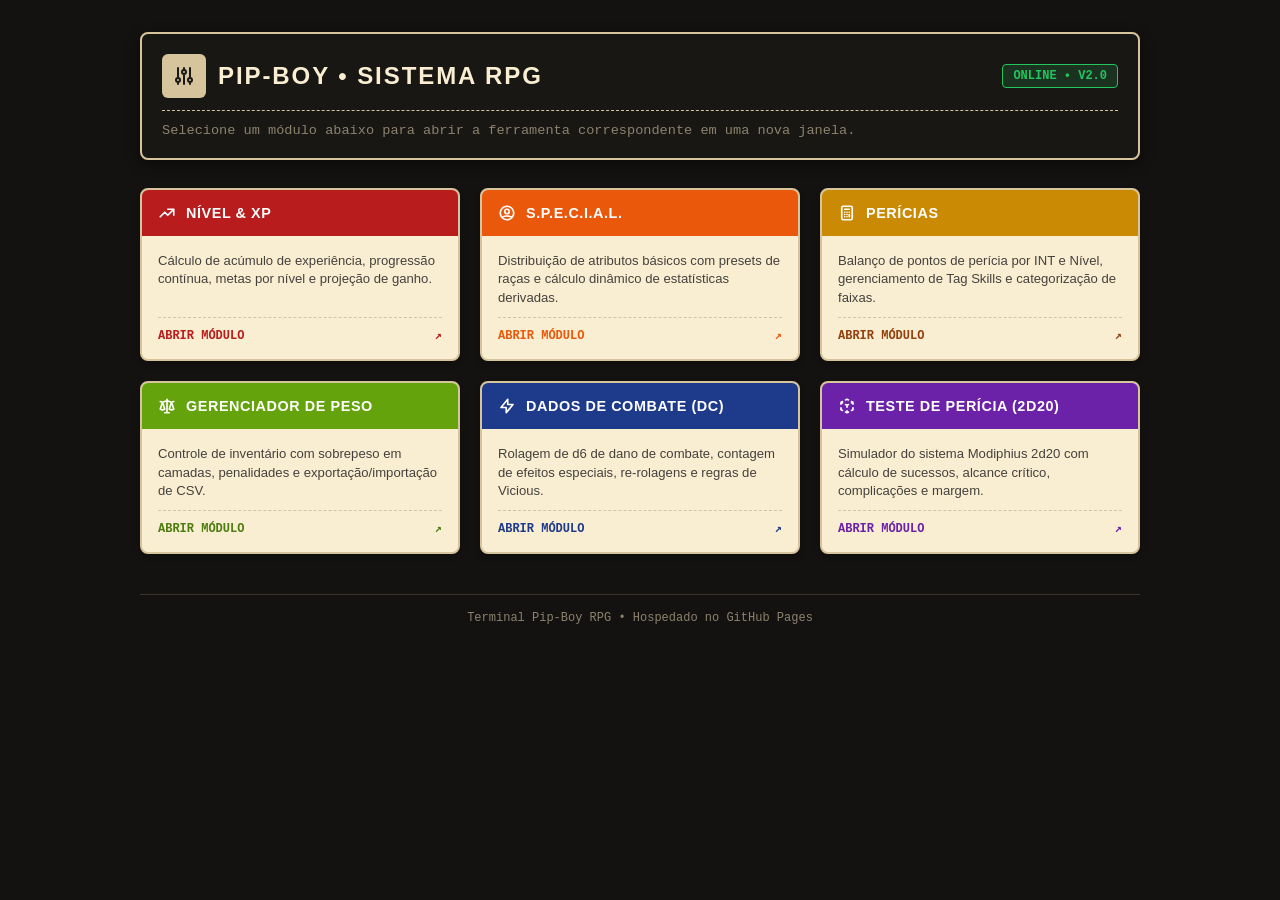
==== index.html @ 69d56af9 "Add files via upload" ====
<!DOCTYPE html>
<html lang="pt-BR">
<head>
  <meta charset="UTF-8">
  <meta name="viewport" content="width=device-width, initial-scale=1.0">
  <title>Terminal Pip-Boy - Central de Utilitários</title>

  <style>
    /* =======================================================
       1. VARIÁVEIS & RESET CSS
       ======================================================= */
    :root {
      --vault-bg: #141210;
      --vault-paper: #faeed2;
      --vault-header: #1a1815;
      --vault-border: #d6c49c;
      --vault-text: #221f19;
      --vault-dim: #8c826e;
      --vault-amber: #f59e0b;
      --vault-green: #22c55e;

      --font-display: 'Segoe UI', -apple-system, BlinkMacSystemFont, 'Arial', sans-serif;
      --font-sans: -apple-system, BlinkMacSystemFont, 'Segoe UI', Roboto, Helvetica, Arial, sans-serif;
      --font-mono: 'Consolas', 'Courier New', 'Lucida Console', monospace;
    }

    * {
      box-sizing: border-box;
      margin: 0;
      padding: 0;
    }

    body {
      background-color: var(--vault-bg);
      color: var(--vault-paper);
      font-family: var(--font-sans);
      min-height: 100vh;
      padding: 20px;
      display: flex;
      flex-direction: column;
      justify-content: space-between;
    }

    @media (min-width: 640px) {
      body { padding: 32px; }
    }

    .app-container {
      max-width: 1000px;
      width: 100%;
      margin: 0 auto;
    }

    /* =======================================================
       2. CABEÇALHO DO TERMINAL
       ======================================================= */
    header {
      border: 2px solid var(--vault-border);
      background-color: rgba(26, 24, 21, 0.9);
      border-radius: 8px;
      padding: 20px;
      margin-bottom: 28px;
      box-shadow: 0 4px 12px rgba(0, 0, 0, 0.5);
    }

    .header-top {
      display: flex;
      align-items: center;
      justify-content: space-between;
      border-bottom: 1px dashed var(--vault-border);
      padding-bottom: 12px;
      margin-bottom: 12px;
    }

    .header-brand {
      display: flex;
      align-items: center;
      gap: 12px;
    }

    .header-icon {
      display: inline-flex;
      align-items: center;
      justify-content: center;
      width: 44px;
      height: 44px;
      background-color: var(--vault-border);
      color: var(--vault-header);
      border-radius: 6px;
      font-weight: 900;
    }

    .header-title {
      font-family: var(--font-display);
      font-size: 1.5rem;
      letter-spacing: 0.08em;
      text-transform: uppercase;
      color: var(--vault-paper);
    }

    .status-badge {
      font-family: var(--font-mono);
      font-size: 0.75rem;
      font-weight: 700;
      padding: 4px 10px;
      border-radius: 4px;
      background: rgba(34, 197, 94, 0.15);
      border: 1px solid var(--vault-green);
      color: var(--vault-green);
      text-transform: uppercase;
    }

    .header-subtext {
      font-size: 0.85rem;
      color: var(--vault-dim);
      font-family: var(--font-mono);
    }

    /* =======================================================
       3. GRID DE FERRAMENTAS (CARDS)
       ======================================================= */
    .menu-grid {
      display: grid;
      grid-template-columns: 1fr;
      gap: 20px;
    }

    @media (min-width: 640px) {
      .menu-grid {
        grid-template-columns: repeat(2, 1fr);
      }
    }

    @media (min-width: 900px) {
      .menu-grid {
        grid-template-columns: repeat(3, 1fr);
      }
    }

    .tool-card {
      background-color: var(--vault-paper);
      color: var(--vault-text);
      border: 2px solid var(--vault-border);
      border-radius: 8px;
      text-decoration: none;
      display: flex;
      flex-direction: column;
      justify-content: space-between;
      overflow: hidden;
      box-shadow: 0 4px 6px rgba(0, 0, 0, 0.2);
      transition: transform 0.15s ease, box-shadow 0.15s ease, filter 0.15s ease;
    }

    .tool-card:hover {
      transform: translateY(-4px);
      box-shadow: 0 8px 16px rgba(0, 0, 0, 0.35);
      filter: brightness(1.02);
    }

    .tool-card-header {
      padding: 14px 16px;
      color: #ffffff;
      font-family: var(--font-display);
      text-transform: uppercase;
      font-weight: 700;
      font-size: 0.9rem;
      letter-spacing: 0.04em;
      display: flex;
      align-items: center;
      gap: 10px;
    }

    .tool-card-body {
      padding: 16px;
      display: flex;
      flex-direction: column;
      gap: 10px;
      flex-grow: 1;
      justify-content: space-between;
    }

    .tool-desc {
      font-size: 0.82rem;
      color: #44403c;
      line-height: 1.4;
    }

    .tool-action {
      display: flex;
      align-items: center;
      justify-content: space-between;
      border-top: 1px dashed rgba(34, 31, 25, 0.2);
      padding-top: 10px;
      font-family: var(--font-mono);
      font-size: 0.75rem;
      font-weight: 800;
      text-transform: uppercase;
    }

    /* Cores temáticas por módulo */
    .bg-xp { background-color: #b91c1c; }
    .bg-special { background-color: #ea580c; }
    .bg-skills { background-color: #ca8a04; }
    .bg-weight { background-color: #65a30d; }
    .bg-combat { background-color: #1e3a8a; }
    .bg-dice { background-color: #6b21a8; }

    footer {
      margin-top: 40px;
      text-align: center;
      font-size: 0.75rem;
      color: var(--vault-dim);
      font-family: var(--font-mono);
      border-top: 1px solid rgba(214, 196, 156, 0.2);
      padding-top: 16px;
    }
  </style>
</head>

<body>
  <div class="app-container">

    <!-- Header do Terminal -->
    <header>
      <div class="header-top">
        <div class="header-brand">
          <span class="header-icon">
            <svg width="24" height="24" fill="none" stroke="currentColor" viewBox="0 0 24 24">
              <path stroke-linecap="round" stroke-linejoin="round" stroke-width="2" d="M12 6V4m0 2a2 2 0 100 4m0-4a2 2 0 110 4m-6 8a2 2 0 100-4m0 4a2 2 0 110-4m0 4v2m0-6V4m6 6v10m6-2a2 2 0 100-4m0 4a2 2 0 110-4m0 4v2m0-6V4"></path>
            </svg>
          </span>
          <h1 class="header-title">Pip-Boy &bull; Sistema RPG</h1>
        </div>
        <span class="status-badge">Online &bull; v2.0</span>
      </div>
      <p class="header-subtext">
        Selecione um módulo abaixo para abrir a ferramenta correspondente em uma nova janela.
      </p>
    </header>

    <!-- Menu de Atalhos Standalone -->
    <main>
      <div class="menu-grid">

        <!-- 1. Calculadora de XP -->
        <a href="calculadoraDeXp.html" target="_blank" rel="noopener noreferrer" class="tool-card">
          <div class="tool-card-header bg-xp">
            <svg width="18" height="18" fill="none" stroke="currentColor" viewBox="0 0 24 24">
              <path stroke-linecap="round" stroke-linejoin="round" stroke-width="2.2" d="M13 7h8m0 0v8m0-8l-8 8-4-4-6 6"></path>
            </svg>
            <span>Nível &amp; XP</span>
          </div>
          <div class="tool-card-body">
            <p class="tool-desc">
              Cálculo de acúmulo de experiência, progressão contínua, metas por nível e projeção de ganho.
            </p>
            <div class="tool-action" style="color: #b91c1c;">
              <span>Abrir Módulo</span>
              <span>&nearr;</span>
            </div>
          </div>
        </a>

        <!-- 2. Calculadora SPECIAL -->
        <a href="calculadoraDeSpecial.html" target="_blank" rel="noopener noreferrer" class="tool-card">
          <div class="tool-card-header bg-special">
            <svg width="18" height="18" fill="none" stroke="currentColor" viewBox="0 0 24 24">
              <path stroke-linecap="round" stroke-linejoin="round" stroke-width="2.2" d="M5.121 17.804A13.937 13.937 0 0112 16c2.5 0 4.847.655 6.879 1.804M15 10a3 3 0 11-6 0 3 3 0 016 0zm6 2a9 9 0 11-18 0 9 9 0 0118 0z"></path>
            </svg>
            <span>S.P.E.C.I.A.L.</span>
          </div>
          <div class="tool-card-body">
            <p class="tool-desc">
              Distribuição de atributos básicos com presets de raças e cálculo dinâmico de estatísticas derivadas.
            </p>
            <div class="tool-action" style="color: #ea580c;">
              <span>Abrir Módulo</span>
              <span>&nearr;</span>
            </div>
          </div>
        </a>

        <!-- 3. Calculadora de Perícias -->
        <a href="calculadoraDePericias.html" target="_blank" rel="noopener noreferrer" class="tool-card">
          <div class="tool-card-header bg-skills">
            <svg width="18" height="18" fill="none" stroke="currentColor" viewBox="0 0 24 24">
              <path stroke-linecap="round" stroke-linejoin="round" stroke-width="2.2" d="M9 7h6m0 10v-3m-3 3h.01M9 17h.01M9 14h.01M12 14h.01M15 11h.01M12 11h.01M9 11h.01M7 21h10a2 2 0 002-2V5a2 2 0 00-2-2H7a2 2 0 00-2 2v14a2 2 0 002 2z"></path>
            </svg>
            <span>Perícias</span>
          </div>
          <div class="tool-card-body">
            <p class="tool-desc">
              Balanço de pontos de perícia por INT e Nível, gerenciamento de Tag Skills e categorização de faixas.
            </p>
            <div class="tool-action" style="color: #92400e;">
              <span>Abrir Módulo</span>
              <span>&nearr;</span>
            </div>
          </div>
        </a>

        <!-- 4. Gerenciador de Peso -->
        <a href="gerenciadorDePeso.html" target="_blank" rel="noopener noreferrer" class="tool-card">
          <div class="tool-card-header bg-weight">
            <svg width="18" height="18" fill="none" stroke="currentColor" viewBox="0 0 24 24">
              <path stroke-linecap="round" stroke-linejoin="round" stroke-width="2.2" d="M3 6l3 1m0 0l-3 9a5.002 5.002 0 006.001 0M6 7l3 9M6 7l6-2m6 2l3-1m-3 1l-3 9a5.002 5.002 0 006.001 0M18 7l3 9m-3-9l-6-2m0-2v2m0 16V5m0 16H9m3 0h3"></path>
            </svg>
            <span>Gerenciador de Peso</span>
          </div>
          <div class="tool-card-body">
            <p class="tool-desc">
              Controle de inventário com sobrepeso em camadas, penalidades e exportação/importação de CSV.
            </p>
            <div class="tool-action" style="color: #4d7c0f;">
              <span>Abrir Módulo</span>
              <span>&nearr;</span>
            </div>
          </div>
        </a>

        <!-- 5. Dados de Combate (DC) -->
        <a href="simuladorDeDadosDeCombate.html" target="_blank" rel="noopener noreferrer" class="tool-card">
          <div class="tool-card-header bg-combat">
            <svg width="18" height="18" fill="none" stroke="currentColor" viewBox="0 0 24 24">
              <path stroke-linecap="round" stroke-linejoin="round" stroke-width="2.2" d="M13 10V3L4 14h7v7l9-11h-7z"></path>
            </svg>
            <span>Dados de Combate (DC)</span>
          </div>
          <div class="tool-card-body">
            <p class="tool-desc">
              Rolagem de d6 de dano de combate, contagem de efeitos especiais, re-rolagens e regras de Vicious.
            </p>
            <div class="tool-action" style="color: #1e3a8a;">
              <span>Abrir Módulo</span>
              <span>&nearr;</span>
            </div>
          </div>
        </a>

        <!-- 6. Teste de Perícia (2d20) -->
        <a href="simuladorDeTesteDePerícia.html" target="_blank" rel="noopener noreferrer" class="tool-card">
          <div class="tool-card-header bg-dice">
            <svg width="18" height="18" fill="none" stroke="currentColor" viewBox="0 0 24 24">
              <path stroke-linecap="round" stroke-linejoin="round" stroke-width="2.2" d="M14 10l-2 1m0 0l-2-1m2 1v2.5M20 7l-2 1m2-1l-2-1m2 1v2.5M14 4l-2-1-2 1M4 7l2-1M4 7l2 1M4 7v2.5M12 21l-2-1m2 1l2-1m-2 1v-2.5M6 18l-2-1v-2.5M18 18l2-1v-2.5"></path>
            </svg>
            <span>Teste de Perícia (2d20)</span>
          </div>
          <div class="tool-card-body">
            <p class="tool-desc">
              Simulador do sistema Modiphius 2d20 com cálculo de sucessos, alcance crítico, complicações e margem.
            </p>
            <div class="tool-action" style="color: #6b21a8;">
              <span>Abrir Módulo</span>
              <span>&nearr;</span>
            </div>
          </div>
        </a>

      </div>
    </main>

    <footer>
      Terminal Pip-Boy RPG &bull; Hospedado no GitHub Pages
    </footer>
  </div>
</body>
</html>
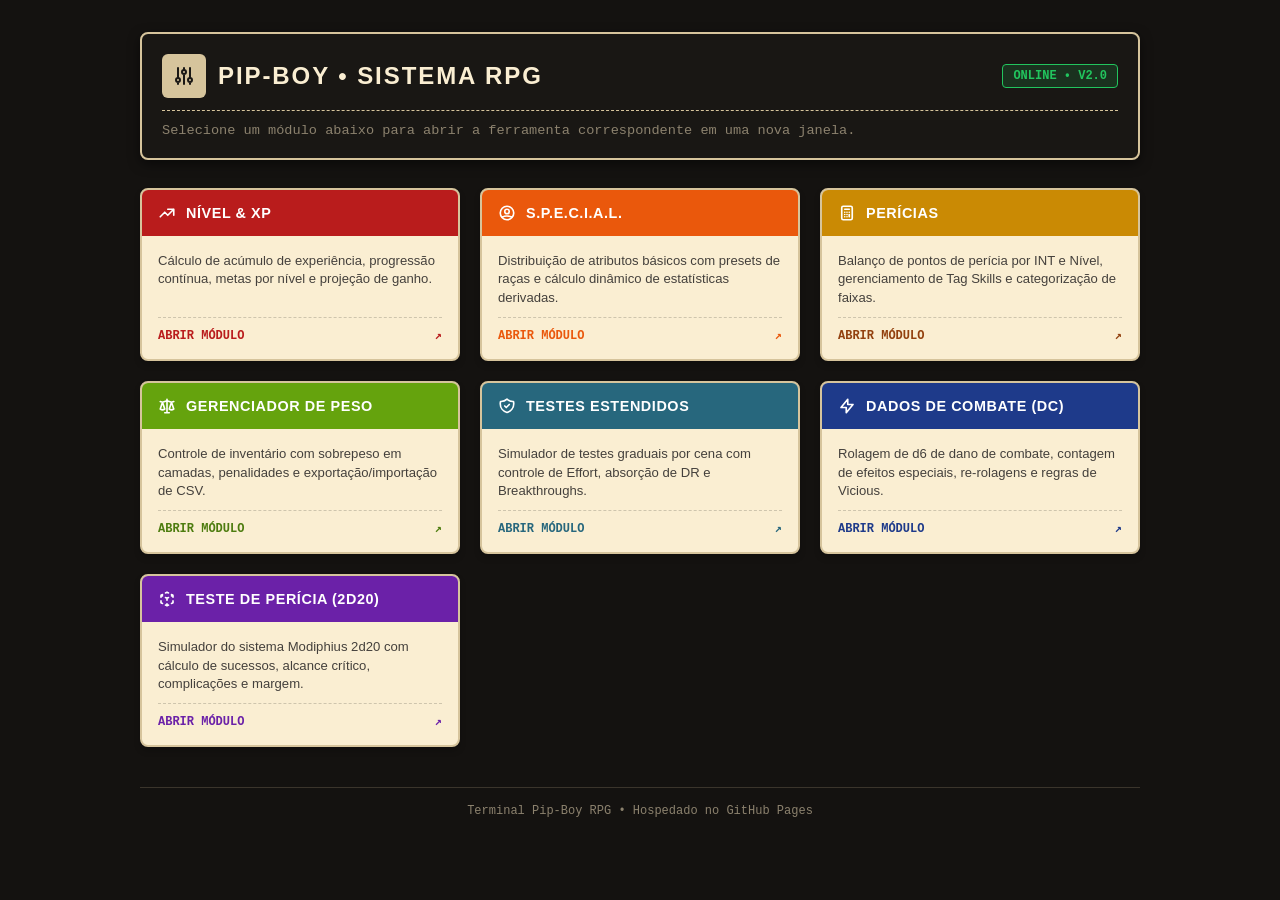
==== commit 60f1a539: "Add files via upload" ====
--- a/index.html
+++ b/index.html
@@ -202,6 +202,7 @@
     .bg-special { background-color: #ea580c; }
     .bg-skills { background-color: #ca8a04; }
     .bg-weight { background-color: #65a30d; }
+    .bg-extended { background-color: #27677d; }
     .bg-combat { background-color: #1e3a8a; }
     .bg-dice { background-color: #6b21a8; }
 
@@ -318,7 +319,26 @@
           </div>
         </a>
 
-        <!-- 5. Dados de Combate (DC) -->
+        <!-- 5. Testes Estendidos -->
+        <a href="simuladorDeTesteExtendido.html" target="_blank" rel="noopener noreferrer" class="tool-card">
+          <div class="tool-card-header bg-extended">
+            <svg width="18" height="18" fill="none" stroke="currentColor" viewBox="0 0 24 24">
+              <path stroke-linecap="round" stroke-linejoin="round" stroke-width="2.2" d="M9 12l2 2 4-4m5.618-4.016A11.955 11.955 0 0112 2.944a11.955 11.955 0 01-8.618 3.04A12.02 12.02 0 003 9c0 5.591 3.824 10.29 9 11.622 5.176-1.332 9-6.03 9-11.622 0-1.042-.133-2.052-.382-3.016z"></path>
+            </svg>
+            <span>Testes Estendidos</span>
+          </div>
+          <div class="tool-card-body">
+            <p class="tool-desc">
+              Simulador de testes graduais por cena com controle de Effort, absorção de DR e Breakthroughs.
+            </p>
+            <div class="tool-action" style="color: #27677d;">
+              <span>Abrir Módulo</span>
+              <span>&nearr;</span>
+            </div>
+          </div>
+        </a>
+
+        <!-- 6. Dados de Combate (DC) -->
         <a href="simuladorDeDadosDeCombate.html" target="_blank" rel="noopener noreferrer" class="tool-card">
           <div class="tool-card-header bg-combat">
             <svg width="18" height="18" fill="none" stroke="currentColor" viewBox="0 0 24 24">
@@ -337,7 +357,7 @@
           </div>
         </a>
 
-        <!-- 6. Teste de Perícia (2d20) -->
+        <!-- 7. Teste de Perícia (2d20) -->
         <a href="simuladorDeTesteDePerícia.html" target="_blank" rel="noopener noreferrer" class="tool-card">
           <div class="tool-card-header bg-dice">
             <svg width="18" height="18" fill="none" stroke="currentColor" viewBox="0 0 24 24">
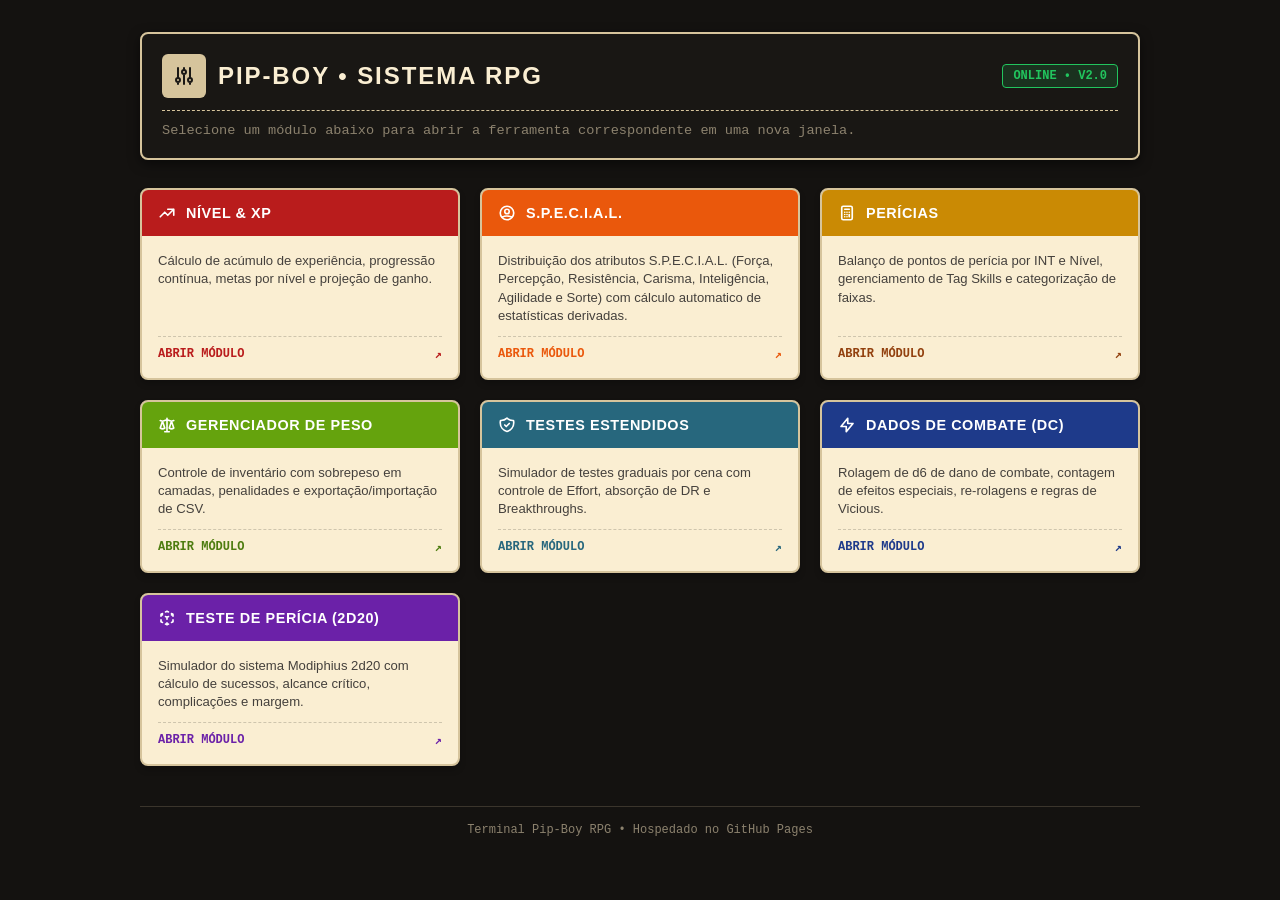
==== commit 0ec54b44: "Revise tool description for clarity and detail Updated description to include S.P.E.C.I.A.L. attribu" ====
--- a/index.html
+++ b/index.html
@@ -272,7 +272,7 @@
           </div>
           <div class="tool-card-body">
             <p class="tool-desc">
-              Distribuição de atributos básicos com presets de raças e cálculo dinâmico de estatísticas derivadas.
+              Distribuição dos atributos S.P.E.C.I.A.L. (Força, Percepção, Resistência, Carisma, Inteligência, Agilidade e Sorte) com cálculo automatico de estatísticas derivadas.
             </p>
             <div class="tool-action" style="color: #ea580c;">
               <span>Abrir Módulo</span>
@@ -384,4 +384,4 @@
     </footer>
   </div>
 </body>
-</html>+</html>
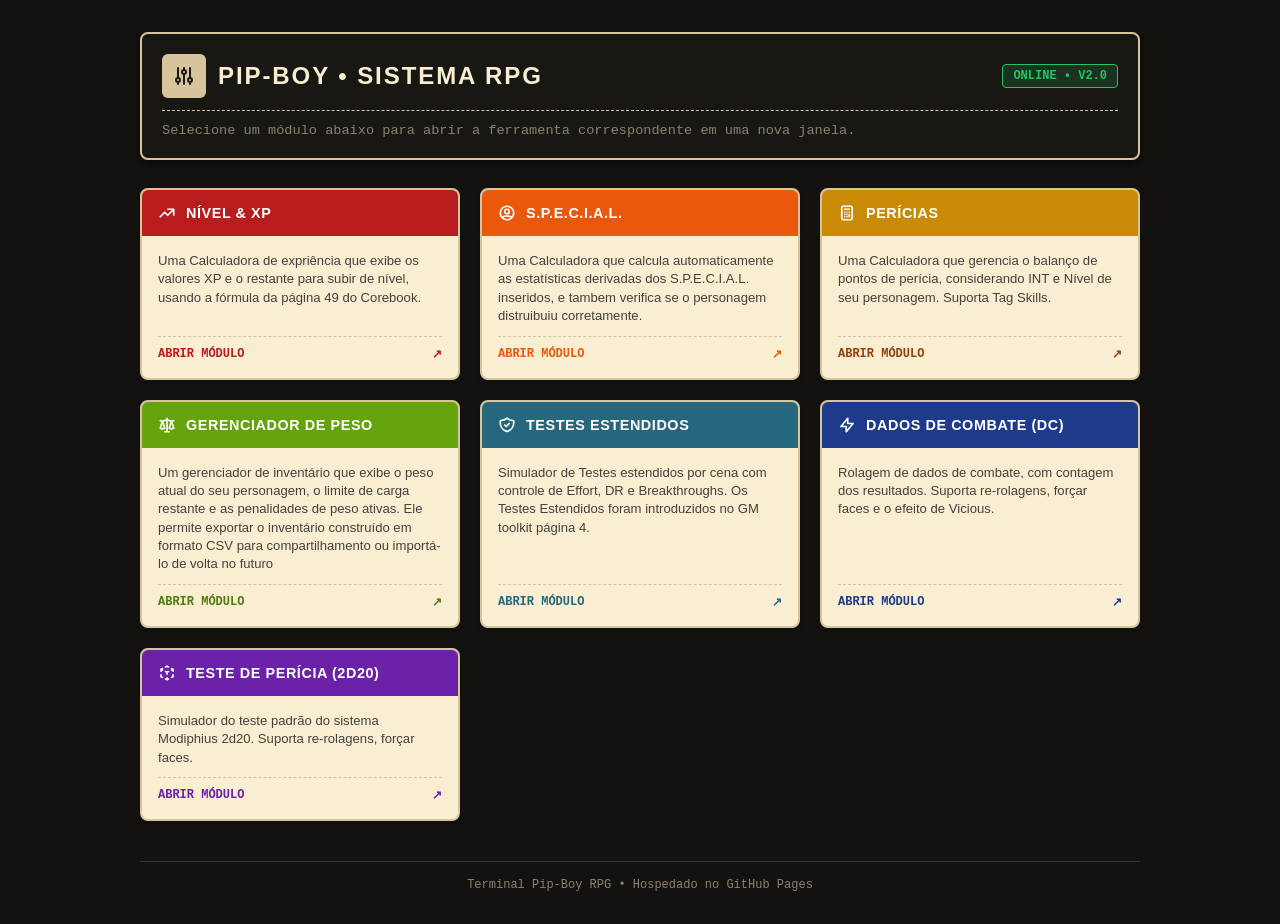
==== commit 98045fc8: "Revise tool descriptions for clarity and detail Updated descriptions for various tools to provide cl" ====
--- a/index.html
+++ b/index.html
@@ -253,7 +253,7 @@
           </div>
           <div class="tool-card-body">
             <p class="tool-desc">
-              Cálculo de acúmulo de experiência, progressão contínua, metas por nível e projeção de ganho.
+              Uma Calculadora de expriência que exibe os valores XP e o restante para subir de nível, usando a fórmula da página 49 do Corebook.
             </p>
             <div class="tool-action" style="color: #b91c1c;">
               <span>Abrir Módulo</span>
@@ -272,7 +272,7 @@
           </div>
           <div class="tool-card-body">
             <p class="tool-desc">
-              Distribuição dos atributos S.P.E.C.I.A.L. (Força, Percepção, Resistência, Carisma, Inteligência, Agilidade e Sorte) com cálculo automatico de estatísticas derivadas.
+              Uma Calculadora que calcula automaticamente as estatísticas derivadas dos S.P.E.C.I.A.L. inseridos, e tambem verifica se o personagem distruibuiu corretamente.
             </p>
             <div class="tool-action" style="color: #ea580c;">
               <span>Abrir Módulo</span>
@@ -291,7 +291,7 @@
           </div>
           <div class="tool-card-body">
             <p class="tool-desc">
-              Balanço de pontos de perícia por INT e Nível, gerenciamento de Tag Skills e categorização de faixas.
+              Uma Calculadora que gerencia o balanço de pontos de perícia, considerando INT e Nível de seu personagem. Suporta Tag Skills.
             </p>
             <div class="tool-action" style="color: #92400e;">
               <span>Abrir Módulo</span>
@@ -310,7 +310,7 @@
           </div>
           <div class="tool-card-body">
             <p class="tool-desc">
-              Controle de inventário com sobrepeso em camadas, penalidades e exportação/importação de CSV.
+              Um gerenciador de inventário que exibe o peso atual do seu personagem, o limite de carga restante e as penalidades de peso ativas. Ele permite exportar o inventário construído em formato CSV para compartilhamento ou importá-lo de volta no futuro
             </p>
             <div class="tool-action" style="color: #4d7c0f;">
               <span>Abrir Módulo</span>
@@ -329,7 +329,7 @@
           </div>
           <div class="tool-card-body">
             <p class="tool-desc">
-              Simulador de testes graduais por cena com controle de Effort, absorção de DR e Breakthroughs.
+              Simulador de Testes estendidos por cena com controle de Effort, DR e Breakthroughs. Os Testes Estendidos foram introduzidos no GM toolkit página 4.
             </p>
             <div class="tool-action" style="color: #27677d;">
               <span>Abrir Módulo</span>
@@ -348,7 +348,7 @@
           </div>
           <div class="tool-card-body">
             <p class="tool-desc">
-              Rolagem de d6 de dano de combate, contagem de efeitos especiais, re-rolagens e regras de Vicious.
+              Rolagem de dados de combate, com contagem dos resultados. Suporta re-rolagens, forçar faces e o efeito de Vicious.
             </p>
             <div class="tool-action" style="color: #1e3a8a;">
               <span>Abrir Módulo</span>
@@ -367,7 +367,7 @@
           </div>
           <div class="tool-card-body">
             <p class="tool-desc">
-              Simulador do sistema Modiphius 2d20 com cálculo de sucessos, alcance crítico, complicações e margem.
+              Simulador do teste padrão do sistema Modiphius 2d20. Suporta re-rolagens, forçar faces.
             </p>
             <div class="tool-action" style="color: #6b21a8;">
               <span>Abrir Módulo</span>
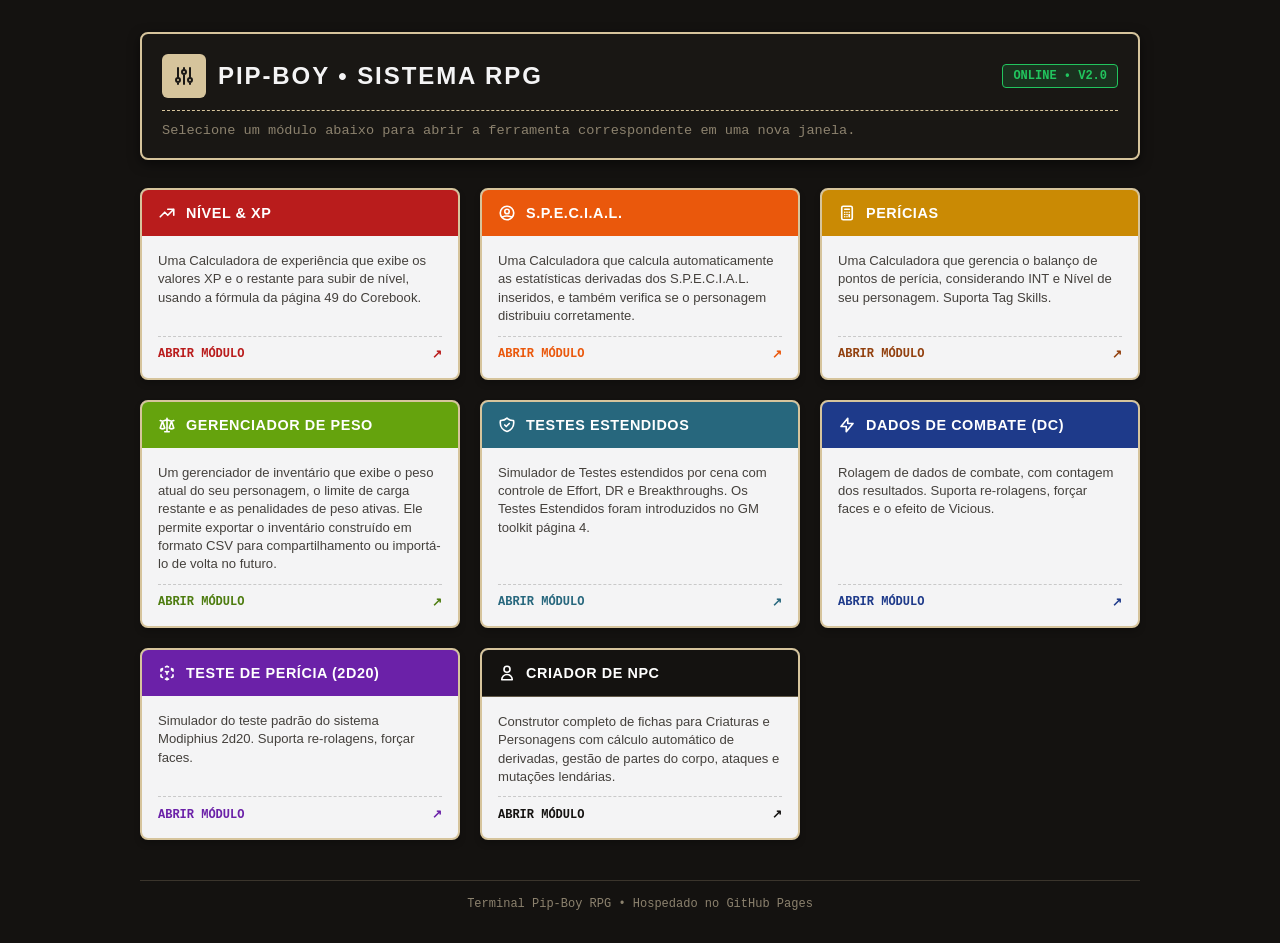
==== commit ee5708ff: "Update styling and descriptions in index.html" ====
--- a/index.html
+++ b/index.html
@@ -11,7 +11,7 @@
        ======================================================= */
     :root {
       --vault-bg: #141210;
-      --vault-paper: #faeed2;
+      --vault-paper: #f4f4f5;
       --vault-header: #1a1815;
       --vault-border: #d6c49c;
       --vault-text: #221f19;
@@ -205,6 +205,7 @@
     .bg-extended { background-color: #27677d; }
     .bg-combat { background-color: #1e3a8a; }
     .bg-dice { background-color: #6b21a8; }
+    .bg-npc { background-color: var(--vault-bg); border-bottom: 1px solid rgba(214, 196, 156, 0.4); }
 
     footer {
       margin-top: 40px;
@@ -253,7 +254,7 @@
           </div>
           <div class="tool-card-body">
             <p class="tool-desc">
-              Uma Calculadora de expriência que exibe os valores XP e o restante para subir de nível, usando a fórmula da página 49 do Corebook.
+              Uma Calculadora de experiência que exibe os valores XP e o restante para subir de nível, usando a fórmula da página 49 do Corebook.
             </p>
             <div class="tool-action" style="color: #b91c1c;">
               <span>Abrir Módulo</span>
@@ -272,7 +273,7 @@
           </div>
           <div class="tool-card-body">
             <p class="tool-desc">
-              Uma Calculadora que calcula automaticamente as estatísticas derivadas dos S.P.E.C.I.A.L. inseridos, e tambem verifica se o personagem distruibuiu corretamente.
+              Uma Calculadora que calcula automaticamente as estatísticas derivadas dos S.P.E.C.I.A.L. inseridos, e também verifica se o personagem distribuiu corretamente.
             </p>
             <div class="tool-action" style="color: #ea580c;">
               <span>Abrir Módulo</span>
@@ -310,7 +311,7 @@
           </div>
           <div class="tool-card-body">
             <p class="tool-desc">
-              Um gerenciador de inventário que exibe o peso atual do seu personagem, o limite de carga restante e as penalidades de peso ativas. Ele permite exportar o inventário construído em formato CSV para compartilhamento ou importá-lo de volta no futuro
+              Um gerenciador de inventário que exibe o peso atual do seu personagem, o limite de carga restante e as penalidades de peso ativas. Ele permite exportar o inventário construído em formato CSV para compartilhamento ou importá-lo de volta no futuro.
             </p>
             <div class="tool-action" style="color: #4d7c0f;">
               <span>Abrir Módulo</span>
@@ -370,6 +371,25 @@
               Simulador do teste padrão do sistema Modiphius 2d20. Suporta re-rolagens, forçar faces.
             </p>
             <div class="tool-action" style="color: #6b21a8;">
+              <span>Abrir Módulo</span>
+              <span>&nearr;</span>
+            </div>
+          </div>
+        </a>
+
+        <!-- 8. Criador de NPC -->
+        <a href="https://meninoenzo42.github.io/fallout_utility_terminal/criadorDeNPC.html" target="_blank" rel="noopener noreferrer" class="tool-card">
+          <div class="tool-card-header bg-npc">
+            <svg width="18" height="18" fill="none" stroke="currentColor" viewBox="0 0 24 24">
+              <path stroke-linecap="round" stroke-linejoin="round" stroke-width="2.2" d="M16 7a4 4 0 11-8 0 4 4 0 018 0zM12 14a7 7 0 00-7 7h14a7 7 0 00-7-7z"></path>
+            </svg>
+            <span>Criador de NPC</span>
+          </div>
+          <div class="tool-card-body">
+            <p class="tool-desc">
+              Construtor completo de fichas para Criaturas e Personagens com cálculo automático de derivadas, gestão de partes do corpo, ataques e mutações lendárias.
+            </p>
+            <div class="tool-action" style="color: #141210;">
               <span>Abrir Módulo</span>
               <span>&nearr;</span>
             </div>
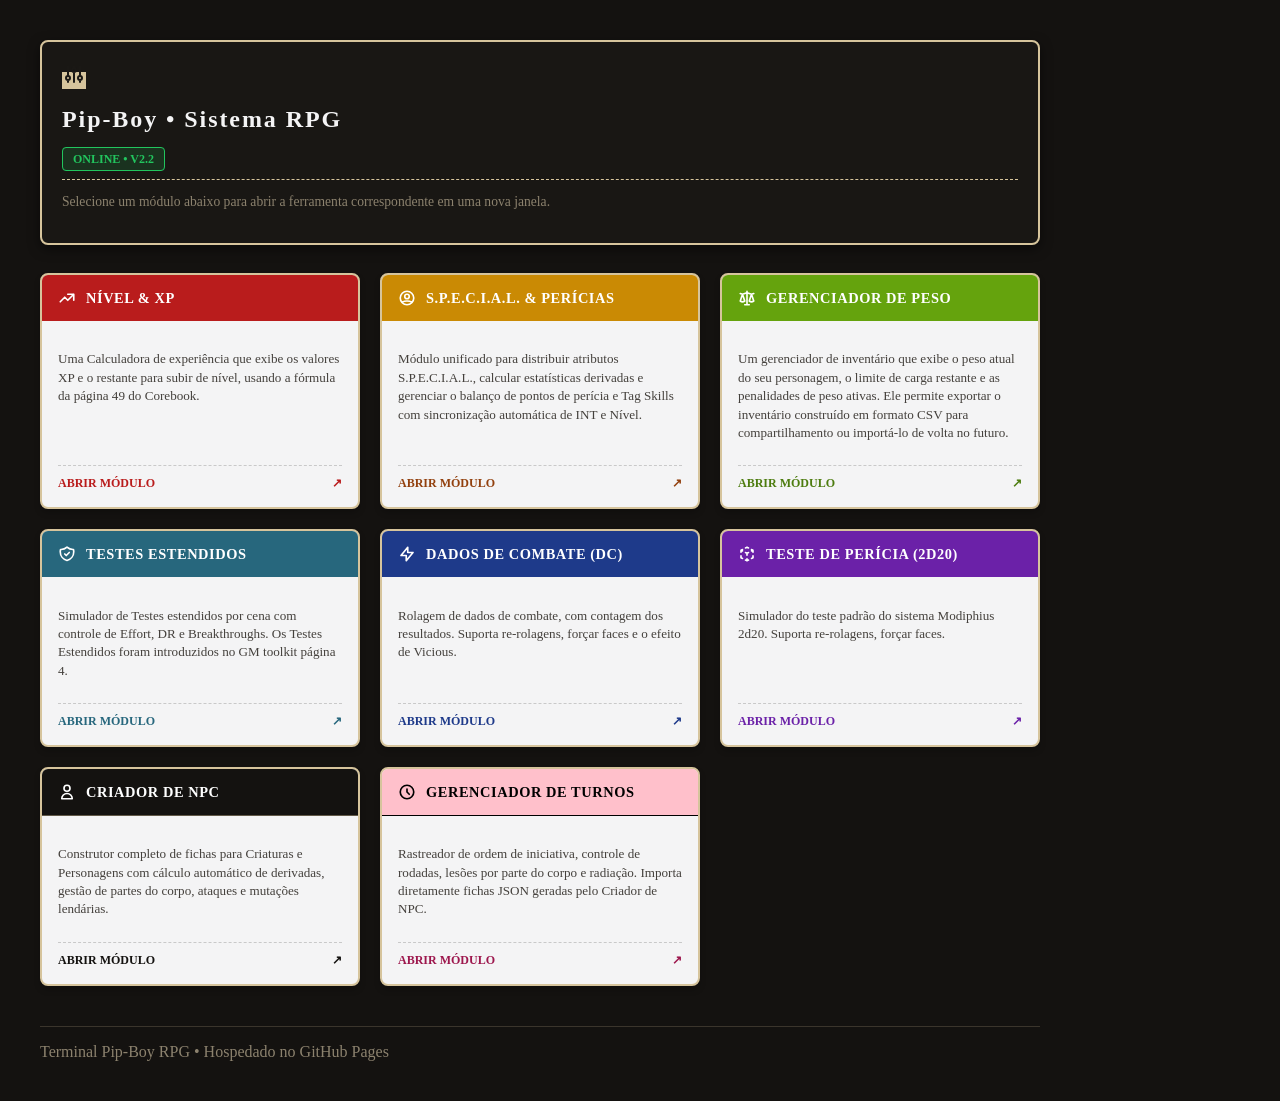
==== commit 10351075: "Refactor index.html for improved layout and styles Updated styles and structure of the index.html fi" ====
--- a/index.html
+++ b/index.html
@@ -5,9 +5,12 @@
   <meta name="viewport" content="width=device-width, initial-scale=1.0">
   <title>Terminal Pip-Boy - Central de Utilitários</title>
 
+  <!-- Folha de Estilos Centralizada -->
+  <link rel="stylesheet" href="styles/pip_boy_theme.css">
+
   <style>
     /* =======================================================
-       1. VARIÁVEIS & RESET CSS
+       1. SOBRESCRITA DE TEMA (CENTRAL / HUB ESCURO)
        ======================================================= */
     :root {
       --vault-bg: #141210;
@@ -18,27 +21,12 @@
       --vault-dim: #8c826e;
       --vault-amber: #f59e0b;
       --vault-green: #22c55e;
-
-      --font-display: 'Segoe UI', -apple-system, BlinkMacSystemFont, 'Arial', sans-serif;
-      --font-sans: -apple-system, BlinkMacSystemFont, 'Segoe UI', Roboto, Helvetica, Arial, sans-serif;
-      --font-mono: 'Consolas', 'Courier New', 'Lucida Console', monospace;
-    }
-
-    * {
-      box-sizing: border-box;
-      margin: 0;
-      padding: 0;
     }
 
     body {
       background-color: var(--vault-bg);
       color: var(--vault-paper);
-      font-family: var(--font-sans);
-      min-height: 100vh;
       padding: 20px;
-      display: flex;
-      flex-direction: column;
-      justify-content: space-between;
     }
 
     @media (min-width: 640px) {
@@ -47,8 +35,6 @@
 
     .app-container {
       max-width: 1000px;
-      width: 100%;
-      margin: 0 auto;
     }
 
     /* =======================================================
@@ -64,37 +50,22 @@
     }
 
     .header-top {
-      display: flex;
-      align-items: center;
-      justify-content: space-between;
       border-bottom: 1px dashed var(--vault-border);
       padding-bottom: 12px;
       margin-bottom: 12px;
     }
 
-    .header-brand {
-      display: flex;
-      align-items: center;
-      gap: 12px;
-    }
-
     .header-icon {
-      display: inline-flex;
-      align-items: center;
-      justify-content: center;
       width: 44px;
       height: 44px;
       background-color: var(--vault-border);
       color: var(--vault-header);
-      border-radius: 6px;
       font-weight: 900;
     }
 
     .header-title {
-      font-family: var(--font-display);
       font-size: 1.5rem;
       letter-spacing: 0.08em;
-      text-transform: uppercase;
       color: var(--vault-paper);
     }
 
@@ -199,20 +170,17 @@
 
     /* Cores temáticas por módulo */
     .bg-xp { background-color: #b91c1c; }
-    .bg-special { background-color: #ea580c; }
-    .bg-skills { background-color: #ca8a04; }
+    .bg-special-skills { background-color: #ca8a04; }
     .bg-weight { background-color: #65a30d; }
     .bg-extended { background-color: #27677d; }
     .bg-combat { background-color: #1e3a8a; }
     .bg-dice { background-color: #6b21a8; }
     .bg-npc { background-color: var(--vault-bg); border-bottom: 1px solid rgba(214, 196, 156, 0.4); }
+    .bg-turns { background-color: #ffc0cb; color: #000000 !important; border-bottom: 1px solid #000000; }
 
     footer {
       margin-top: 40px;
-      text-align: center;
-      font-size: 0.75rem;
       color: var(--vault-dim);
-      font-family: var(--font-mono);
       border-top: 1px solid rgba(214, 196, 156, 0.2);
       padding-top: 16px;
     }
@@ -233,7 +201,7 @@
           </span>
           <h1 class="header-title">Pip-Boy &bull; Sistema RPG</h1>
         </div>
-        <span class="status-badge">Online &bull; v2.0</span>
+        <span class="status-badge">Online &bull; v2.2</span>
       </div>
       <p class="header-subtext">
         Selecione um módulo abaixo para abrir a ferramenta correspondente em uma nova janela.
@@ -263,36 +231,17 @@
           </div>
         </a>
 
-        <!-- 2. Calculadora SPECIAL -->
-        <a href="calculadoraDeSpecial.html" target="_blank" rel="noopener noreferrer" class="tool-card">
-          <div class="tool-card-header bg-special">
+        <!-- 2. S.P.E.C.I.A.L. & Perícias (Unificado) -->
+        <a href="CalculadoraDePericiasESpecial.html" target="_blank" rel="noopener noreferrer" class="tool-card">
+          <div class="tool-card-header bg-special-skills">
             <svg width="18" height="18" fill="none" stroke="currentColor" viewBox="0 0 24 24">
               <path stroke-linecap="round" stroke-linejoin="round" stroke-width="2.2" d="M5.121 17.804A13.937 13.937 0 0112 16c2.5 0 4.847.655 6.879 1.804M15 10a3 3 0 11-6 0 3 3 0 016 0zm6 2a9 9 0 11-18 0 9 9 0 0118 0z"></path>
             </svg>
-            <span>S.P.E.C.I.A.L.</span>
-          </div>
-          <div class="tool-card-body">
-            <p class="tool-desc">
-              Uma Calculadora que calcula automaticamente as estatísticas derivadas dos S.P.E.C.I.A.L. inseridos, e também verifica se o personagem distribuiu corretamente.
-            </p>
-            <div class="tool-action" style="color: #ea580c;">
-              <span>Abrir Módulo</span>
-              <span>&nearr;</span>
-            </div>
-          </div>
-        </a>
-
-        <!-- 3. Calculadora de Perícias -->
-        <a href="calculadoraDePericias.html" target="_blank" rel="noopener noreferrer" class="tool-card">
-          <div class="tool-card-header bg-skills">
-            <svg width="18" height="18" fill="none" stroke="currentColor" viewBox="0 0 24 24">
-              <path stroke-linecap="round" stroke-linejoin="round" stroke-width="2.2" d="M9 7h6m0 10v-3m-3 3h.01M9 17h.01M9 14h.01M12 14h.01M15 11h.01M12 11h.01M9 11h.01M7 21h10a2 2 0 002-2V5a2 2 0 00-2-2H7a2 2 0 00-2 2v14a2 2 0 002 2z"></path>
-            </svg>
-            <span>Perícias</span>
-          </div>
-          <div class="tool-card-body">
-            <p class="tool-desc">
-              Uma Calculadora que gerencia o balanço de pontos de perícia, considerando INT e Nível de seu personagem. Suporta Tag Skills.
+            <span>S.P.E.C.I.A.L. &amp; Perícias</span>
+          </div>
+          <div class="tool-card-body">
+            <p class="tool-desc">
+              Módulo unificado para distribuir atributos S.P.E.C.I.A.L., calcular estatísticas derivadas e gerenciar o balanço de pontos de perícia e Tag Skills com sincronização automática de INT e Nível.
             </p>
             <div class="tool-action" style="color: #92400e;">
               <span>Abrir Módulo</span>
@@ -301,7 +250,7 @@
           </div>
         </a>
 
-        <!-- 4. Gerenciador de Peso -->
+        <!-- 3. Gerenciador de Peso -->
         <a href="gerenciadorDePeso.html" target="_blank" rel="noopener noreferrer" class="tool-card">
           <div class="tool-card-header bg-weight">
             <svg width="18" height="18" fill="none" stroke="currentColor" viewBox="0 0 24 24">
@@ -320,7 +269,7 @@
           </div>
         </a>
 
-        <!-- 5. Testes Estendidos -->
+        <!-- 4. Testes Estendidos -->
         <a href="simuladorDeTesteExtendido.html" target="_blank" rel="noopener noreferrer" class="tool-card">
           <div class="tool-card-header bg-extended">
             <svg width="18" height="18" fill="none" stroke="currentColor" viewBox="0 0 24 24">
@@ -339,7 +288,7 @@
           </div>
         </a>
 
-        <!-- 6. Dados de Combate (DC) -->
+        <!-- 5. Dados de Combate (DC) -->
         <a href="simuladorDeDadosDeCombate.html" target="_blank" rel="noopener noreferrer" class="tool-card">
           <div class="tool-card-header bg-combat">
             <svg width="18" height="18" fill="none" stroke="currentColor" viewBox="0 0 24 24">
@@ -358,7 +307,7 @@
           </div>
         </a>
 
-        <!-- 7. Teste de Perícia (2d20) -->
+        <!-- 6. Teste de Perícia (2d20) -->
         <a href="simuladorDeTesteDePerícia.html" target="_blank" rel="noopener noreferrer" class="tool-card">
           <div class="tool-card-header bg-dice">
             <svg width="18" height="18" fill="none" stroke="currentColor" viewBox="0 0 24 24">
@@ -377,7 +326,7 @@
           </div>
         </a>
 
-        <!-- 8. Criador de NPC -->
+        <!-- 7. Criador de NPC -->
         <a href="https://meninoenzo42.github.io/fallout_utility_terminal/criadorDeNPC.html" target="_blank" rel="noopener noreferrer" class="tool-card">
           <div class="tool-card-header bg-npc">
             <svg width="18" height="18" fill="none" stroke="currentColor" viewBox="0 0 24 24">
@@ -390,6 +339,25 @@
               Construtor completo de fichas para Criaturas e Personagens com cálculo automático de derivadas, gestão de partes do corpo, ataques e mutações lendárias.
             </p>
             <div class="tool-action" style="color: #141210;">
+              <span>Abrir Módulo</span>
+              <span>&nearr;</span>
+            </div>
+          </div>
+        </a>
+
+        <!-- 8. Gerenciador de Turnos -->
+        <a href="gerenciadorDeTurnos.html" target="_blank" rel="noopener noreferrer" class="tool-card">
+          <div class="tool-card-header bg-turns">
+            <svg width="18" height="18" fill="none" stroke="currentColor" viewBox="0 0 24 24">
+              <path stroke-linecap="round" stroke-linejoin="round" stroke-width="2.2" d="M12 8v4l3 3m6-3a9 9 0 11-18 0 9 9 0 0118 0z"></path>
+            </svg>
+            <span>Gerenciador de Turnos</span>
+          </div>
+          <div class="tool-card-body">
+            <p class="tool-desc">
+              Rastreador de ordem de iniciativa, controle de rodadas, lesões por parte do corpo e radiação. Importa diretamente fichas JSON geradas pelo Criador de NPC.
+            </p>
+            <div class="tool-action" style="color: #9d174d;">
               <span>Abrir Módulo</span>
               <span>&nearr;</span>
             </div>
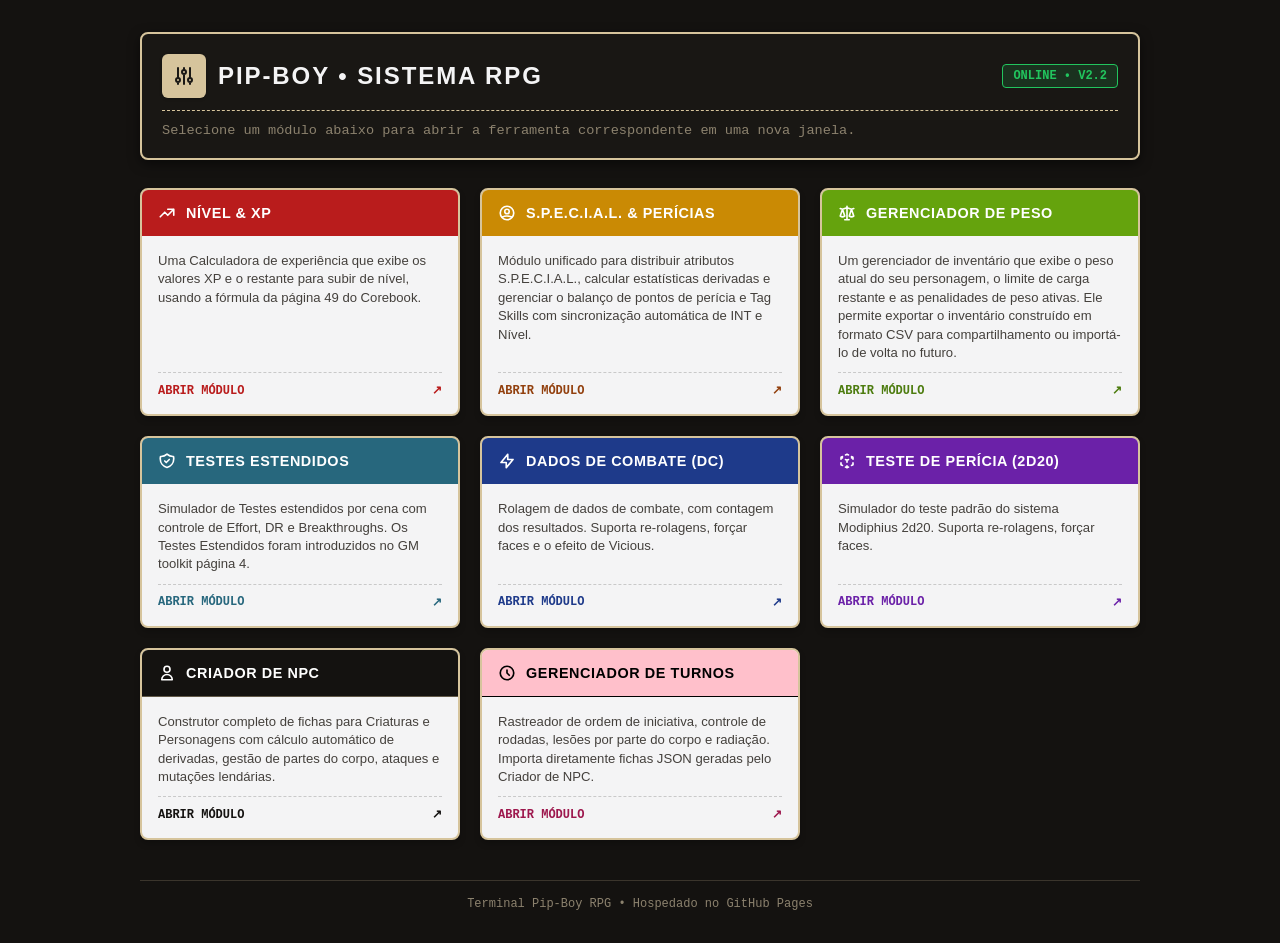
==== commit b05dcc37: "Update index.html" ====
--- a/index.html
+++ b/index.html
@@ -6,7 +6,7 @@
   <title>Terminal Pip-Boy - Central de Utilitários</title>
 
   <!-- Folha de Estilos Centralizada -->
-  <link rel="stylesheet" href="styles/pip_boy_theme.css">
+  <link rel="stylesheet" href="styles/pipboy_theme.css">
 
   <style>
     /* =======================================================
--- a/styles/pipboy_theme.css
+++ b/styles/pipboy_theme.css
@@ -0,0 +1,305 @@
+/* =======================================================
+   PIP-BOY BASE THEME (pipboy-theme.css)
+   ======================================================= */
+:root {
+  --vault-bg: #898989;
+  --vault-paper: #e2e2e2;
+  --vault-header: #000000;
+  --vault-card: #787878;
+  --vault-border: #000000;
+  --vault-text: #000000;
+  --vault-dim: #333333;
+  --vault-green: #222222;
+  --vault-accent: #444444;
+  --vault-accent-light: #b0b0b0;
+  --vault-alert: #991b1b;
+  --vault-cell-bg: #dcdcdc;
+  --vault-cell-alt: #cfcfcf;
+
+  --font-display: 'Segoe UI', -apple-system, BlinkMacSystemFont, 'Arial', sans-serif;
+  --font-sans: -apple-system, BlinkMacSystemFont, 'Segoe UI', Roboto, Helvetica, Arial, sans-serif;
+  --font-mono: 'Consolas', 'Courier New', 'Lucida Console', monospace;
+}
+
+* {
+  box-sizing: border-box;
+  margin: 0;
+  padding: 0;
+}
+
+body {
+  background-color: var(--vault-bg);
+  color: var(--vault-text);
+  font-family: var(--font-sans);
+  min-height: 100vh;
+  padding: 16px;
+  display: flex;
+  flex-direction: column;
+  justify-content: space-between;
+}
+
+@media (min-width: 640px) {
+  body { padding: 24px; }
+}
+
+.app-container {
+  max-width: 1240px;
+  width: 100%;
+  margin: 0 auto;
+}
+
+.hidden {
+  display: none !important;
+}
+
+/* Scrollbar Customizada Pip-Boy */
+.custom-scrollbar::-webkit-scrollbar {
+  width: 7px;
+  height: 7px;
+}
+.custom-scrollbar::-webkit-scrollbar-track {
+  background: #777777;
+}
+.custom-scrollbar::-webkit-scrollbar-thumb {
+  background: #444444;
+  border-radius: 4px;
+}
+
+/* Inputs Numéricos */
+input[type=number]::-webkit-inner-spin-button, 
+input[type=number]::-webkit-outer-spin-button { 
+  -webkit-appearance: none; 
+  margin: 0; 
+}
+input[type=number] {
+  -moz-appearance: textfield;
+  font-family: var(--font-mono);
+  font-weight: 700;
+  color: var(--vault-text);
+}
+
+/* Cabeçalho */
+header {
+  margin-bottom: 24px;
+}
+
+.header-top {
+  display: flex;
+  flex-direction: row;
+  align-items: center;
+  justify-content: space-between;
+  border-bottom: 2px solid var(--vault-header);
+  padding-bottom: 12px;
+  flex-wrap: wrap;
+  gap: 12px;
+}
+
+.header-brand {
+  display: flex;
+  align-items: center;
+  gap: 12px;
+}
+
+.header-icon {
+  display: inline-flex;
+  align-items: center;
+  justify-content: center;
+  width: 40px;
+  height: 40px;
+  background-color: var(--vault-header);
+  color: #ffffff;
+  border-radius: 6px;
+  box-shadow: 0 1px 3px rgba(0,0,0,0.25);
+}
+
+.header-title {
+  font-family: var(--font-display);
+  font-size: 1.4rem;
+  letter-spacing: 0.05em;
+  text-transform: uppercase;
+  color: var(--vault-header);
+  font-weight: 800;
+}
+
+/* Cards & Formulários */
+.module-grid {
+  display: flex;
+  flex-direction: column;
+  gap: 20px;
+}
+
+.card {
+  border: 2px solid var(--vault-border);
+  border-radius: 8px;
+  background-color: var(--vault-card);
+  overflow: hidden;
+  box-shadow: 0 2px 4px rgba(0,0,0,0.15);
+}
+
+.card-header {
+  background-color: var(--vault-header);
+  color: #ffffff;
+  padding: 10px 16px;
+  font-family: var(--font-display);
+  text-transform: uppercase;
+  letter-spacing: 0.08em;
+  font-size: 0.85rem;
+  font-weight: 700;
+  display: flex;
+  justify-content: space-between;
+  align-items: center;
+  flex-wrap: wrap;
+  gap: 8px;
+}
+
+.card-body {
+  padding: 18px;
+  display: flex;
+  flex-direction: column;
+  gap: 16px;
+}
+
+.cell-box {
+  background-color: var(--vault-cell-bg);
+  border: 1.5px solid var(--vault-border);
+  border-radius: 6px;
+  padding: 10px 14px;
+  display: flex;
+  justify-content: space-between;
+  align-items: center;
+  gap: 10px;
+  flex-wrap: wrap;
+}
+
+.input-styled {
+  padding: 5px 8px;
+  border: 1.5px solid var(--vault-border);
+  border-radius: 4px;
+  background: #e6e6e6;
+  font-size: 0.85rem;
+  color: var(--vault-text);
+  font-weight: 600;
+}
+.input-styled:focus {
+  outline: none;
+  background: #f0f0f0;
+  border-color: #000;
+}
+
+.input-num {
+  width: 60px;
+  text-align: center;
+  font-family: var(--font-mono);
+  font-weight: 700;
+}
+
+/* Botões Padrão Pip-Boy */
+.btn-pipboy-action {
+  padding: 6px 14px;
+  font-family: var(--font-display);
+  font-size: 0.75rem;
+  text-transform: uppercase;
+  letter-spacing: 0.05em;
+  font-weight: 800;
+  color: #000000;
+  background-color: #e6e6e6;
+  border: 2px solid #000000;
+  border-radius: 6px;
+  cursor: pointer;
+  display: inline-flex;
+  align-items: center;
+  gap: 6px;
+  transition: background 0.15s, transform 0.05s;
+}
+.btn-pipboy-action:hover {
+  background-color: #cccccc;
+}
+.btn-pipboy-action:active {
+  transform: scale(0.96);
+}
+
+.btn-row-action {
+  padding: 4px 6px;
+  font-family: var(--font-mono);
+  font-size: 0.7rem;
+  font-weight: 800;
+  border-radius: 4px;
+  cursor: pointer;
+  transition: all 0.15s;
+  margin: 1px;
+}
+.btn-row-duplicate {
+  color: #000000;
+  background: #cfd8dc;
+  border: 1.5px solid #455a64;
+}
+.btn-row-duplicate:hover {
+  background: #b0bec5;
+}
+.btn-remove {
+  padding: 4px 6px;
+  font-family: var(--font-mono);
+  font-size: 0.7rem;
+  font-weight: 800;
+  color: #991b1b;
+  background: #fecaca;
+  border: 1.5px solid #b91c1c;
+  border-radius: 4px;
+  cursor: pointer;
+}
+.btn-remove:hover {
+  background: #fca5a5;
+}
+
+/* Tabelas e Modais Genéricos */
+.compact-table {
+  width: 100%;
+  border-collapse: collapse;
+  text-align: left;
+}
+.compact-table th {
+  background-color: var(--vault-header);
+  color: #ffffff;
+  font-family: var(--font-display);
+  text-transform: uppercase;
+  font-size: 0.72rem;
+  letter-spacing: 0.04em;
+  padding: 6px 8px;
+  white-space: nowrap;
+}
+.compact-table td {
+  padding: 5px 6px;
+  border-bottom: 1px solid #888888;
+  font-size: 0.82rem;
+  vertical-align: middle;
+}
+.row-odd { background-color: var(--vault-cell-bg); }
+.row-even { background-color: var(--vault-cell-alt); }
+
+.modal-overlay {
+  position: fixed;
+  top: 0; left: 0; right: 0; bottom: 0;
+  background: rgba(0, 0, 0, 0.75);
+  display: flex;
+  align-items: center;
+  justify-content: center;
+  z-index: 1000;
+  padding: 16px;
+}
+.modal-dialog {
+  background: var(--vault-card);
+  border: 2px solid var(--vault-border);
+  border-radius: 8px;
+  max-width: 580px;
+  width: 100%;
+  box-shadow: 0 10px 25px rgba(0,0,0,0.5);
+  overflow: hidden;
+}
+
+footer {
+  margin-top: 32px;
+  text-align: center;
+  font-size: 0.75rem;
+  color: #222222;
+  font-family: var(--font-mono);
+}
